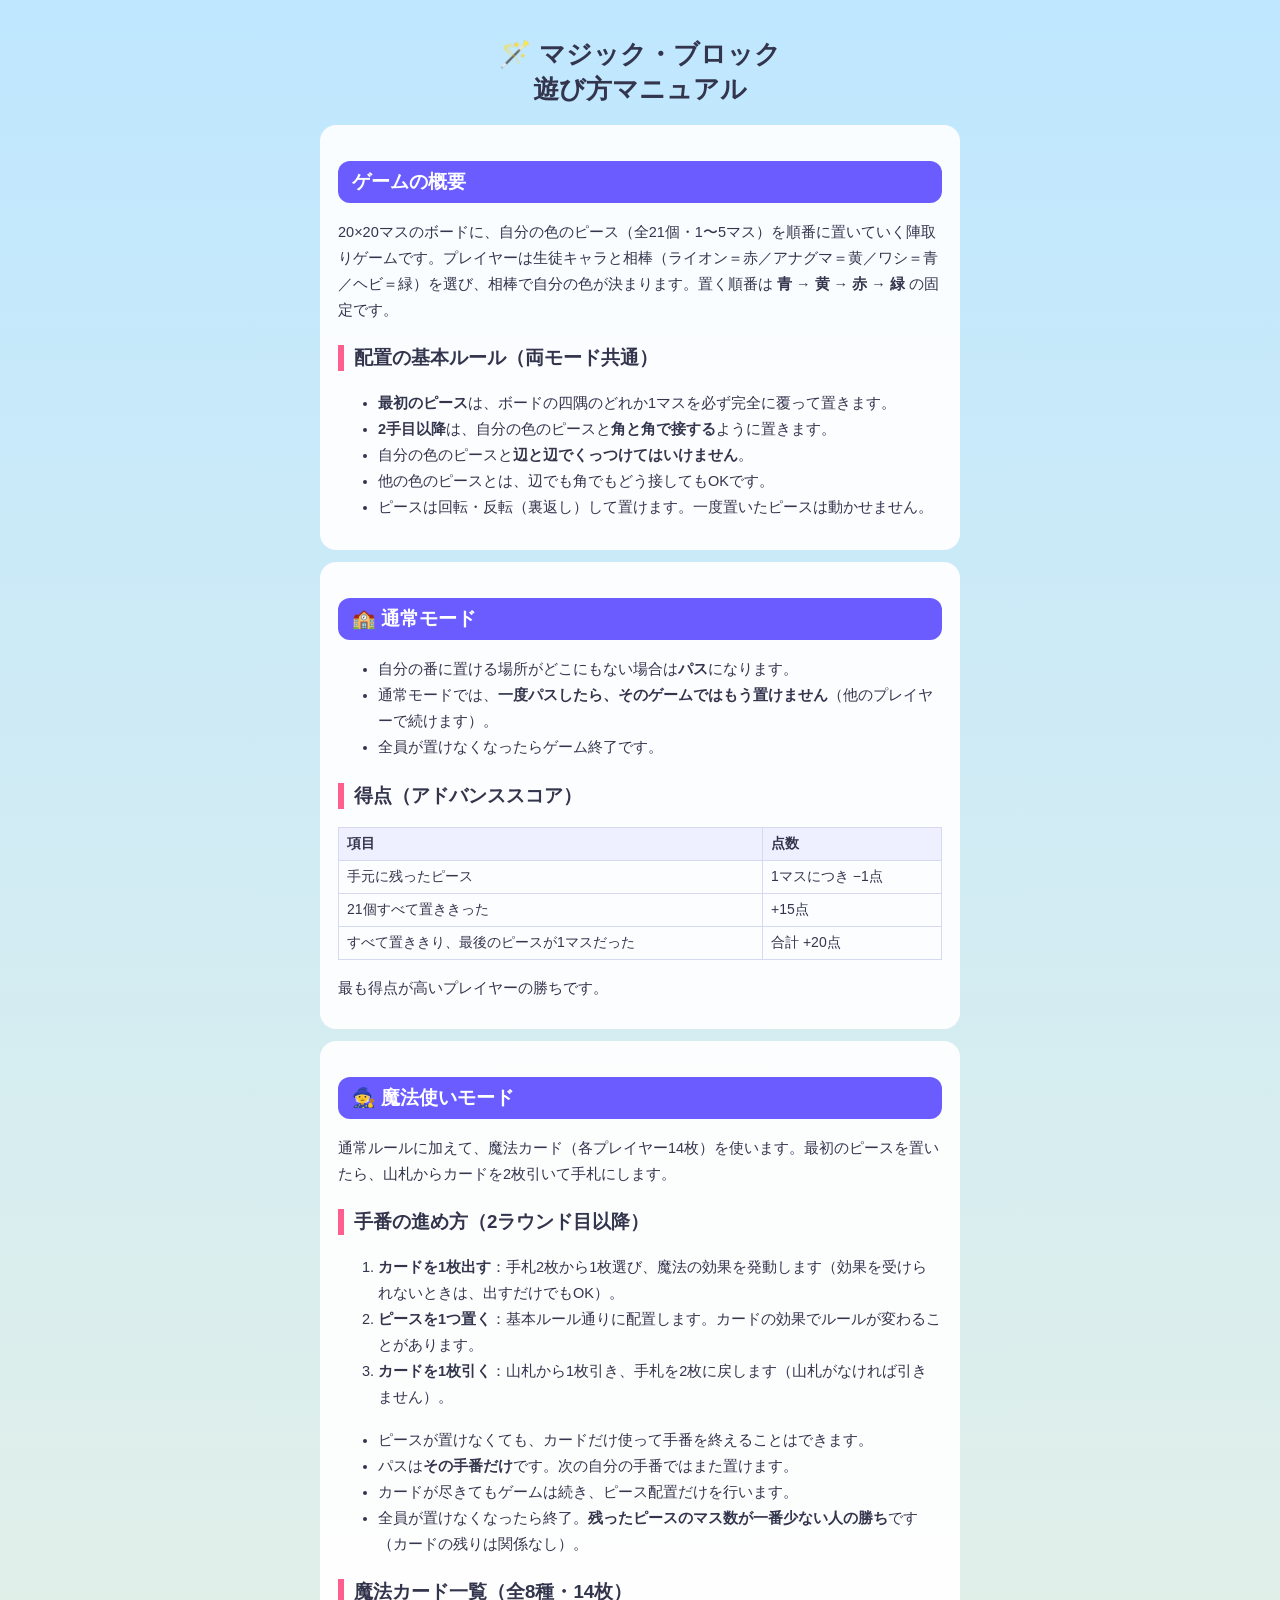
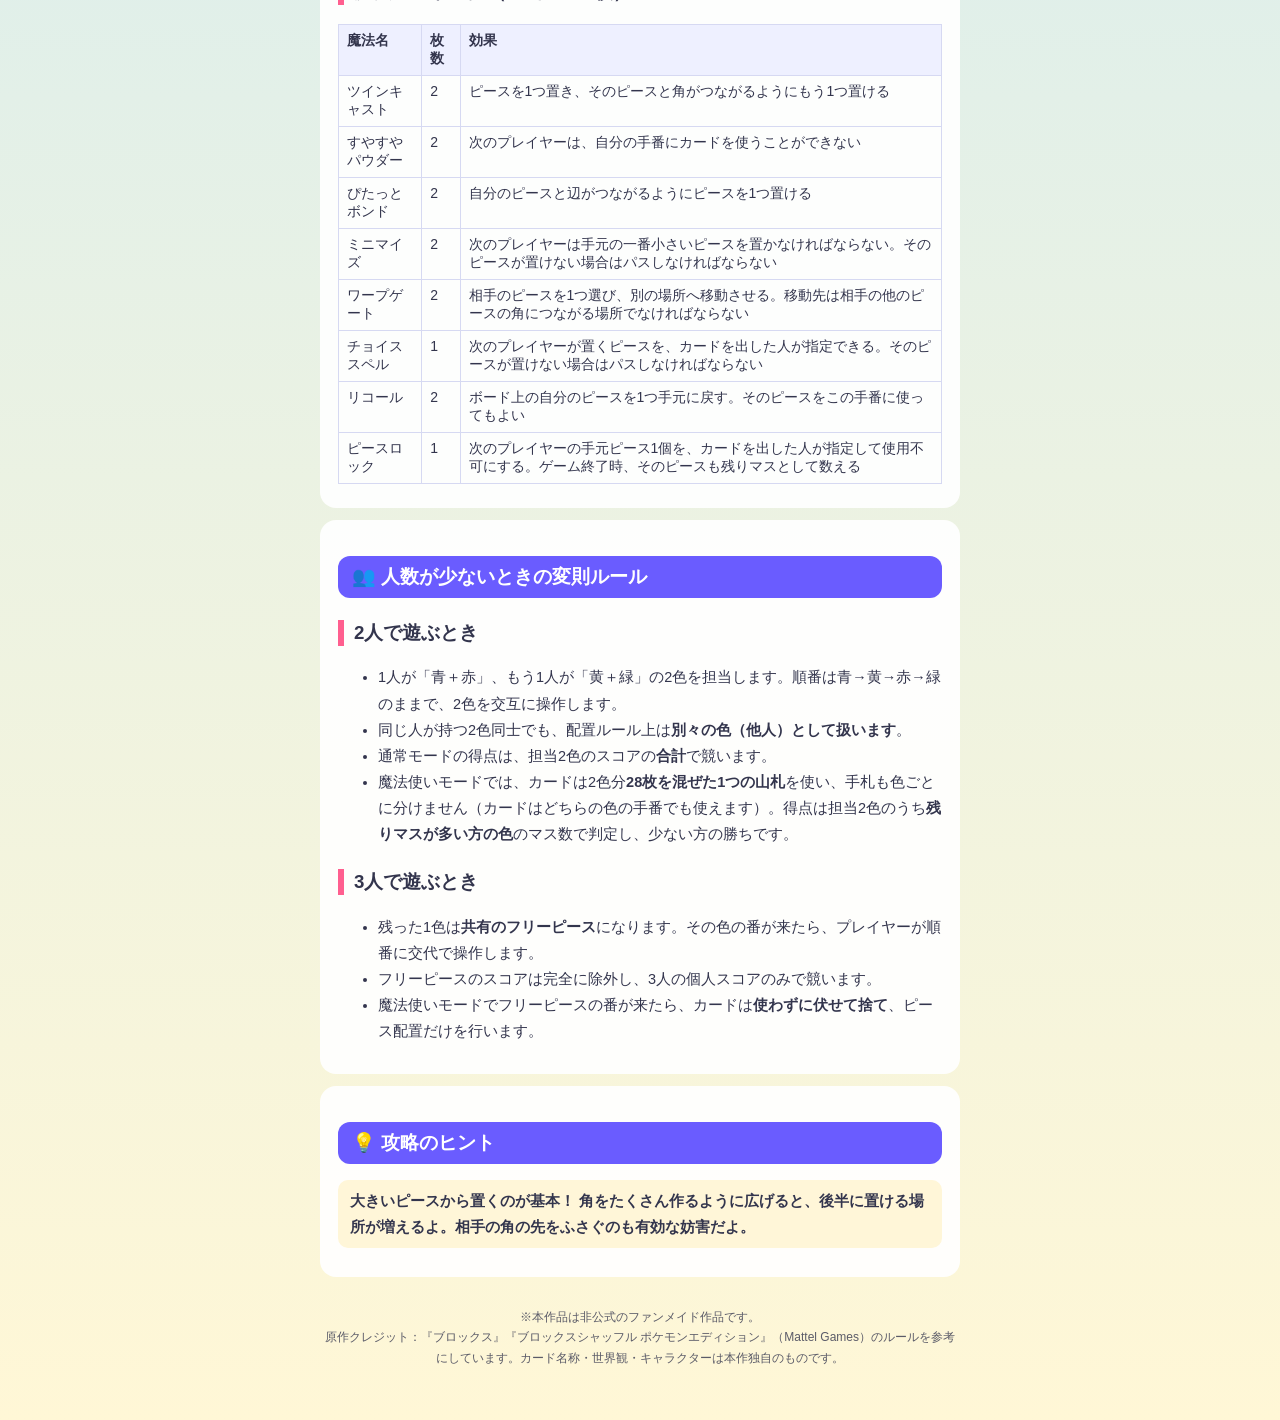
==== manual.html @ 8cec770d "第2スライス: オフライン対戦 (ステートマシン・CPU3段階・UI・マニュアル) (build 2026-10-31.2)" ====
<!DOCTYPE html>
<html lang="ja">
<head>
<meta charset="UTF-8">
<meta name="viewport" content="width=device-width, initial-scale=1.0">
<title>遊び方マニュアル｜マジック・ブロック</title>
<style>
  body { font-family: "Hiragino Maru Gothic ProN", "Hiragino Sans", "Noto Sans JP", sans-serif;
         background: linear-gradient(180deg, #bfe7ff, #fff7d6); color: #33354d; margin: 0; }
  main { max-width: 640px; margin: 0 auto; padding: 20px 16px 40px; }
  h1 { text-align: center; font-size: 26px; }
  h2 { background: #6a5cff; color: #fff; border-radius: 12px; padding: 8px 14px; font-size: 19px; margin-top: 30px; }
  h3 { border-left: 6px solid #ff5f8f; padding-left: 10px; margin-top: 22px; }
  section { background: rgba(255,255,255,.92); border-radius: 16px; padding: 6px 18px 14px; margin: 12px 0; }
  table { width: 100%; border-collapse: collapse; font-size: 14px; margin: 10px 0; }
  th, td { border: 1px solid #d6d9f2; padding: 7px 8px; text-align: left; vertical-align: top; }
  th { background: #eef0ff; }
  li, p { line-height: 1.8; font-size: 14.5px; }
  .point { background: #fff6d8; border-radius: 10px; padding: 8px 12px; font-weight: 700; }
  .credit { font-size: 12px; opacity: .8; text-align: center; margin-top: 30px; line-height: 1.7; }
</style>
</head>
<body>
<main>
  <h1>🪄 マジック・ブロック<br>遊び方マニュアル</h1>

  <section>
    <h2>ゲームの概要</h2>
    <p>20×20マスのボードに、自分の色のピース（全21個・1〜5マス）を順番に置いていく陣取りゲームです。プレイヤーは生徒キャラと相棒（ライオン＝赤／アナグマ＝黄／ワシ＝青／ヘビ＝緑）を選び、相棒で自分の色が決まります。置く順番は <strong>青 → 黄 → 赤 → 緑</strong> の固定です。</p>
    <h3>配置の基本ルール（両モード共通）</h3>
    <ul>
      <li><strong>最初のピース</strong>は、ボードの四隅のどれか1マスを必ず完全に覆って置きます。</li>
      <li><strong>2手目以降</strong>は、自分の色のピースと<strong>角と角で接する</strong>ように置きます。</li>
      <li>自分の色のピースと<strong>辺と辺でくっつけてはいけません</strong>。</li>
      <li>他の色のピースとは、辺でも角でもどう接してもOKです。</li>
      <li>ピースは回転・反転（裏返し）して置けます。一度置いたピースは動かせません。</li>
    </ul>
  </section>

  <section>
    <h2>🏫 通常モード</h2>
    <ul>
      <li>自分の番に置ける場所がどこにもない場合は<strong>パス</strong>になります。</li>
      <li>通常モードでは、<strong>一度パスしたら、そのゲームではもう置けません</strong>（他のプレイヤーで続けます）。</li>
      <li>全員が置けなくなったらゲーム終了です。</li>
    </ul>
    <h3>得点（アドバンススコア）</h3>
    <table>
      <tr><th>項目</th><th>点数</th></tr>
      <tr><td>手元に残ったピース</td><td>1マスにつき −1点</td></tr>
      <tr><td>21個すべて置ききった</td><td>+15点</td></tr>
      <tr><td>すべて置ききり、最後のピースが1マスだった</td><td>合計 +20点</td></tr>
    </table>
    <p>最も得点が高いプレイヤーの勝ちです。</p>
  </section>

  <section>
    <h2>🧙 魔法使いモード</h2>
    <p>通常ルールに加えて、魔法カード（各プレイヤー14枚）を使います。最初のピースを置いたら、山札からカードを2枚引いて手札にします。</p>
    <h3>手番の進め方（2ラウンド目以降）</h3>
    <ol>
      <li><strong>カードを1枚出す</strong>：手札2枚から1枚選び、魔法の効果を発動します（効果を受けられないときは、出すだけでもOK）。</li>
      <li><strong>ピースを1つ置く</strong>：基本ルール通りに配置します。カードの効果でルールが変わることがあります。</li>
      <li><strong>カードを1枚引く</strong>：山札から1枚引き、手札を2枚に戻します（山札がなければ引きません）。</li>
    </ol>
    <ul>
      <li>ピースが置けなくても、カードだけ使って手番を終えることはできます。</li>
      <li>パスは<strong>その手番だけ</strong>です。次の自分の手番ではまた置けます。</li>
      <li>カードが尽きてもゲームは続き、ピース配置だけを行います。</li>
      <li>全員が置けなくなったら終了。<strong>残ったピースのマス数が一番少ない人の勝ち</strong>です（カードの残りは関係なし）。</li>
    </ul>
    <h3>魔法カード一覧（全8種・14枚）</h3>
    <table>
      <tr><th>魔法名</th><th>枚数</th><th>効果</th></tr>
      <tr><td>ツインキャスト</td><td>2</td><td>ピースを1つ置き、そのピースと角がつながるようにもう1つ置ける</td></tr>
      <tr><td>すやすやパウダー</td><td>2</td><td>次のプレイヤーは、自分の手番にカードを使うことができない</td></tr>
      <tr><td>ぴたっとボンド</td><td>2</td><td>自分のピースと辺がつながるようにピースを1つ置ける</td></tr>
      <tr><td>ミニマイズ</td><td>2</td><td>次のプレイヤーは手元の一番小さいピースを置かなければならない。そのピースが置けない場合はパスしなければならない</td></tr>
      <tr><td>ワープゲート</td><td>2</td><td>相手のピースを1つ選び、別の場所へ移動させる。移動先は相手の他のピースの角につながる場所でなければならない</td></tr>
      <tr><td>チョイススペル</td><td>1</td><td>次のプレイヤーが置くピースを、カードを出した人が指定できる。そのピースが置けない場合はパスしなければならない</td></tr>
      <tr><td>リコール</td><td>2</td><td>ボード上の自分のピースを1つ手元に戻す。そのピースをこの手番に使ってもよい</td></tr>
      <tr><td>ピースロック</td><td>1</td><td>次のプレイヤーの手元ピース1個を、カードを出した人が指定して使用不可にする。ゲーム終了時、そのピースも残りマスとして数える</td></tr>
    </table>
  </section>

  <section>
    <h2>👥 人数が少ないときの変則ルール</h2>
    <h3>2人で遊ぶとき</h3>
    <ul>
      <li>1人が「青＋赤」、もう1人が「黄＋緑」の2色を担当します。順番は青→黄→赤→緑のままで、2色を交互に操作します。</li>
      <li>同じ人が持つ2色同士でも、配置ルール上は<strong>別々の色（他人）として扱います</strong>。</li>
      <li>通常モードの得点は、担当2色のスコアの<strong>合計</strong>で競います。</li>
      <li>魔法使いモードでは、カードは2色分<strong>28枚を混ぜた1つの山札</strong>を使い、手札も色ごとに分けません（カードはどちらの色の手番でも使えます）。得点は担当2色のうち<strong>残りマスが多い方の色</strong>のマス数で判定し、少ない方の勝ちです。</li>
    </ul>
    <h3>3人で遊ぶとき</h3>
    <ul>
      <li>残った1色は<strong>共有のフリーピース</strong>になります。その色の番が来たら、プレイヤーが順番に交代で操作します。</li>
      <li>フリーピースのスコアは完全に除外し、3人の個人スコアのみで競います。</li>
      <li>魔法使いモードでフリーピースの番が来たら、カードは<strong>使わずに伏せて捨て</strong>、ピース配置だけを行います。</li>
    </ul>
  </section>

  <section>
    <h2>💡 攻略のヒント</h2>
    <p class="point">大きいピースから置くのが基本！ 角をたくさん作るように広げると、後半に置ける場所が増えるよ。相手の角の先をふさぐのも有効な妨害だよ。</p>
  </section>

  <p class="credit">※本作品は非公式のファンメイド作品です。<br>
  原作クレジット：『ブロックス』『ブロックスシャッフル ポケモンエディション』（Mattel Games）のルールを参考にしています。カード名称・世界観・キャラクターは本作独自のものです。</p>
</main>
</body>
</html>
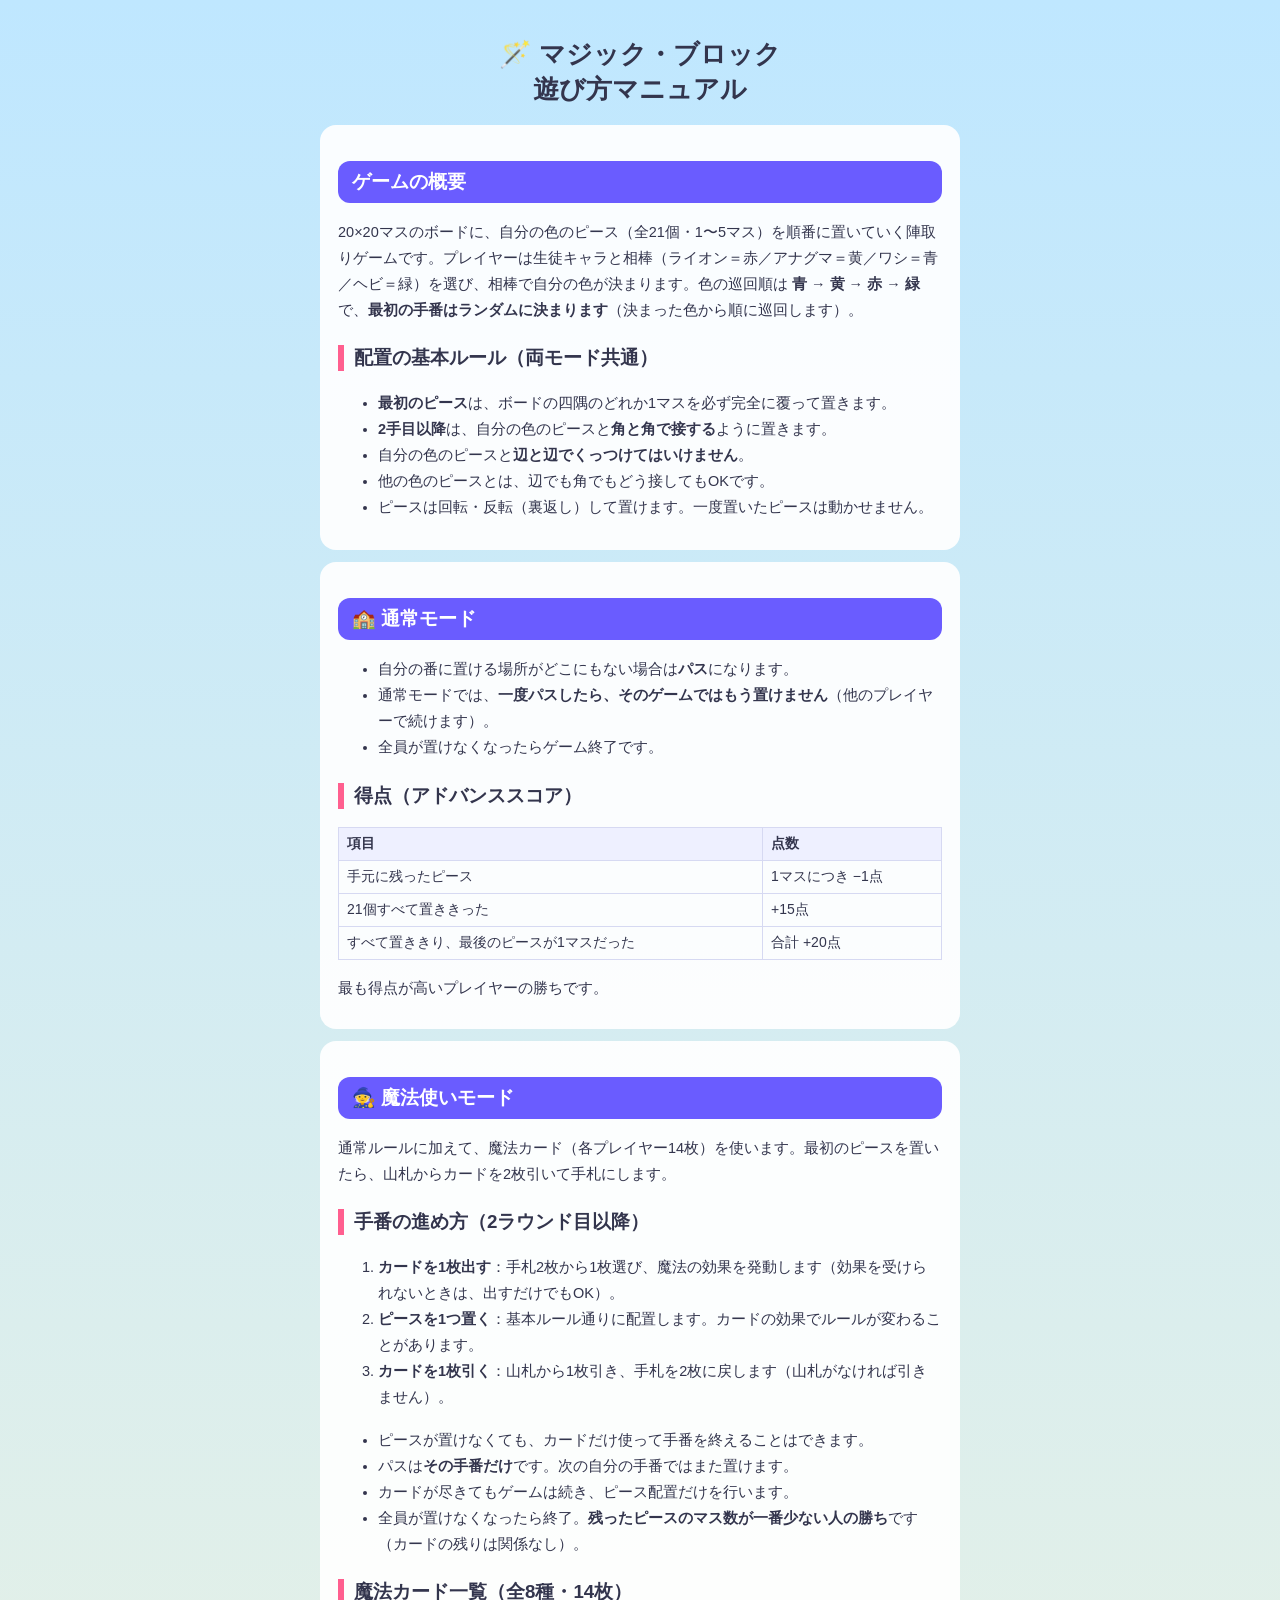
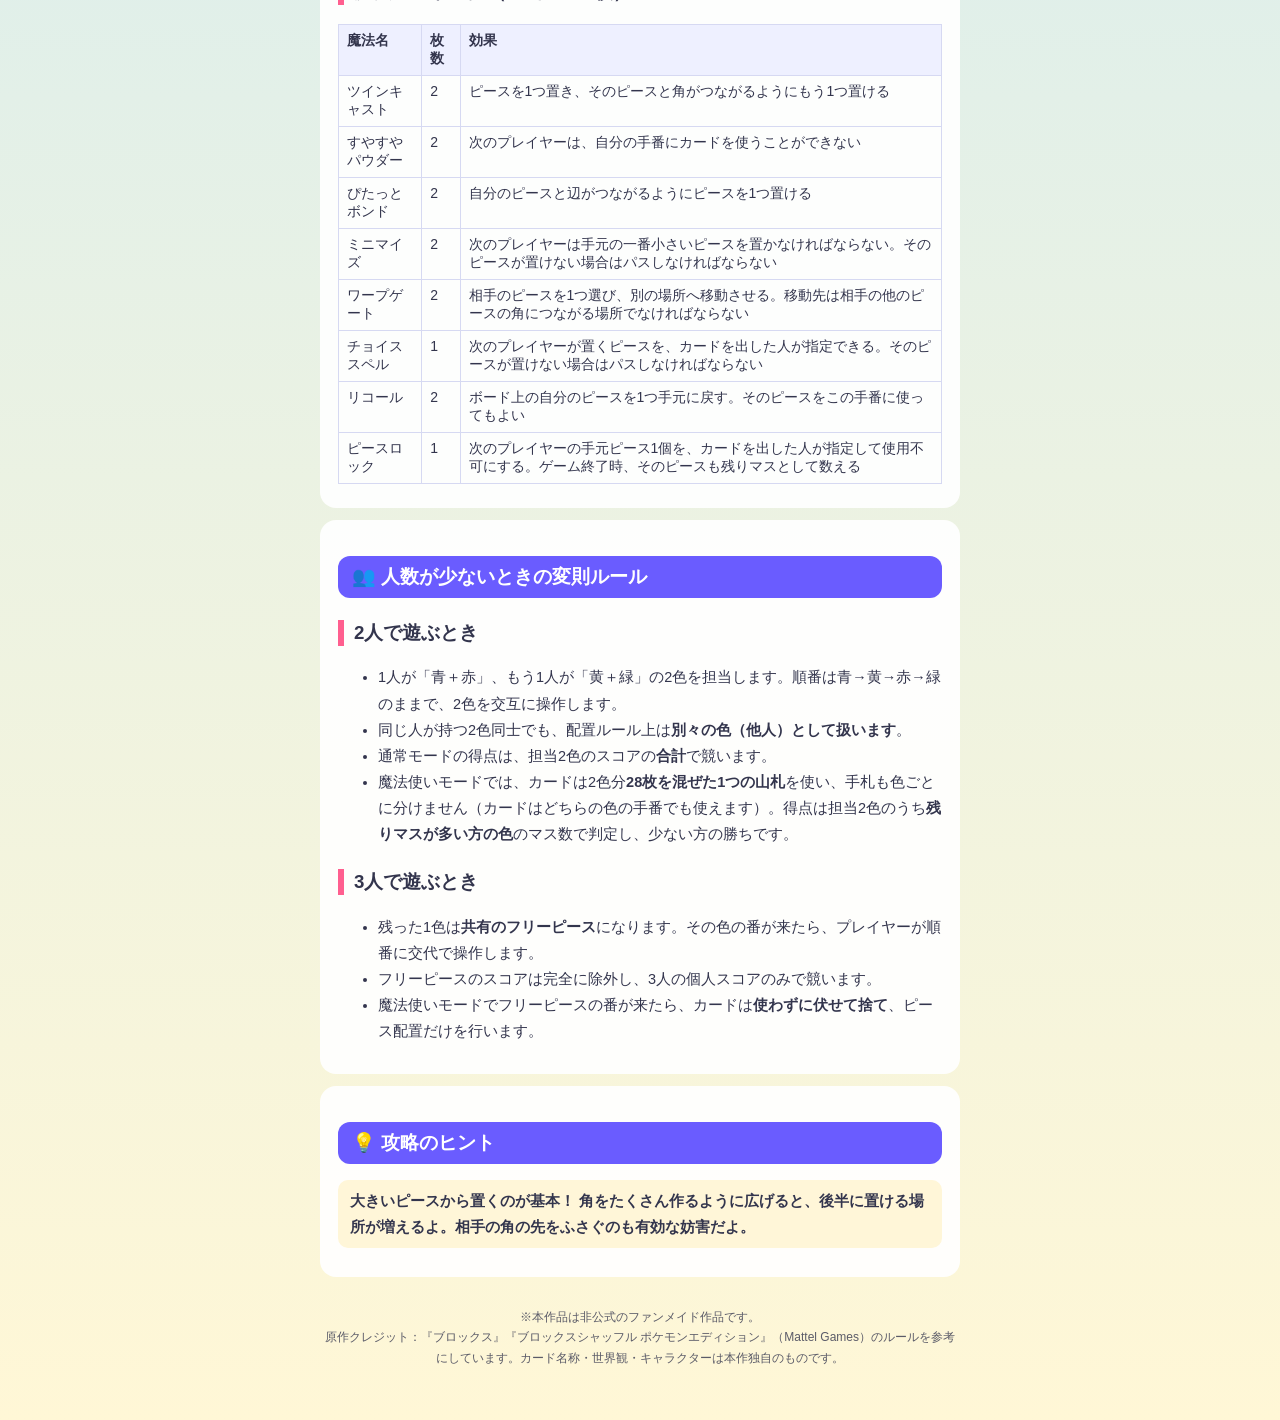
==== commit 85604a8f: "開始色をランダム化 (出番の固定化を解消) (build 2026-10-31.5)" ====
--- a/manual.html
+++ b/manual.html
@@ -26,7 +26,7 @@
 
   <section>
     <h2>ゲームの概要</h2>
-    <p>20×20マスのボードに、自分の色のピース（全21個・1〜5マス）を順番に置いていく陣取りゲームです。プレイヤーは生徒キャラと相棒（ライオン＝赤／アナグマ＝黄／ワシ＝青／ヘビ＝緑）を選び、相棒で自分の色が決まります。置く順番は <strong>青 → 黄 → 赤 → 緑</strong> の固定です。</p>
+    <p>20×20マスのボードに、自分の色のピース（全21個・1〜5マス）を順番に置いていく陣取りゲームです。プレイヤーは生徒キャラと相棒（ライオン＝赤／アナグマ＝黄／ワシ＝青／ヘビ＝緑）を選び、相棒で自分の色が決まります。色の巡回順は <strong>青 → 黄 → 赤 → 緑</strong> で、<strong>最初の手番はランダムに決まります</strong>（決まった色から順に巡回します）。</p>
     <h3>配置の基本ルール（両モード共通）</h3>
     <ul>
       <li><strong>最初のピース</strong>は、ボードの四隅のどれか1マスを必ず完全に覆って置きます。</li>
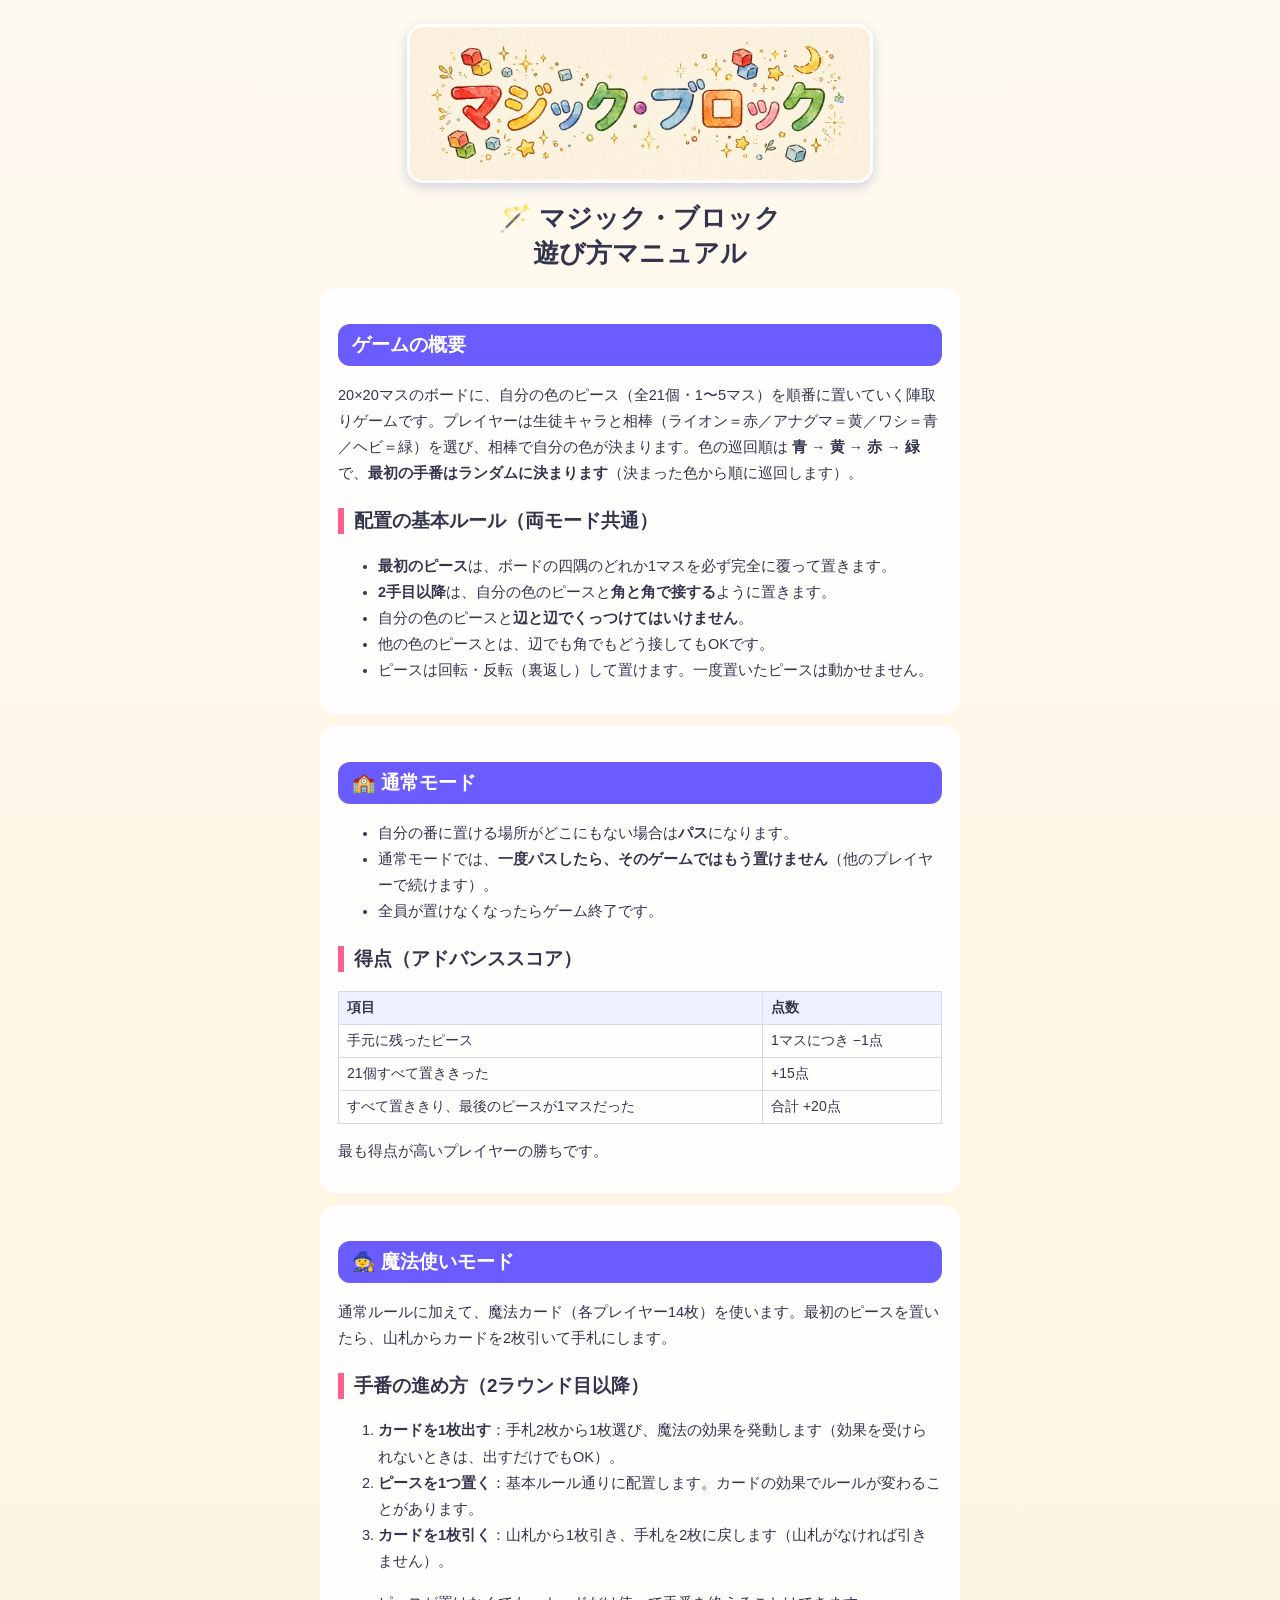
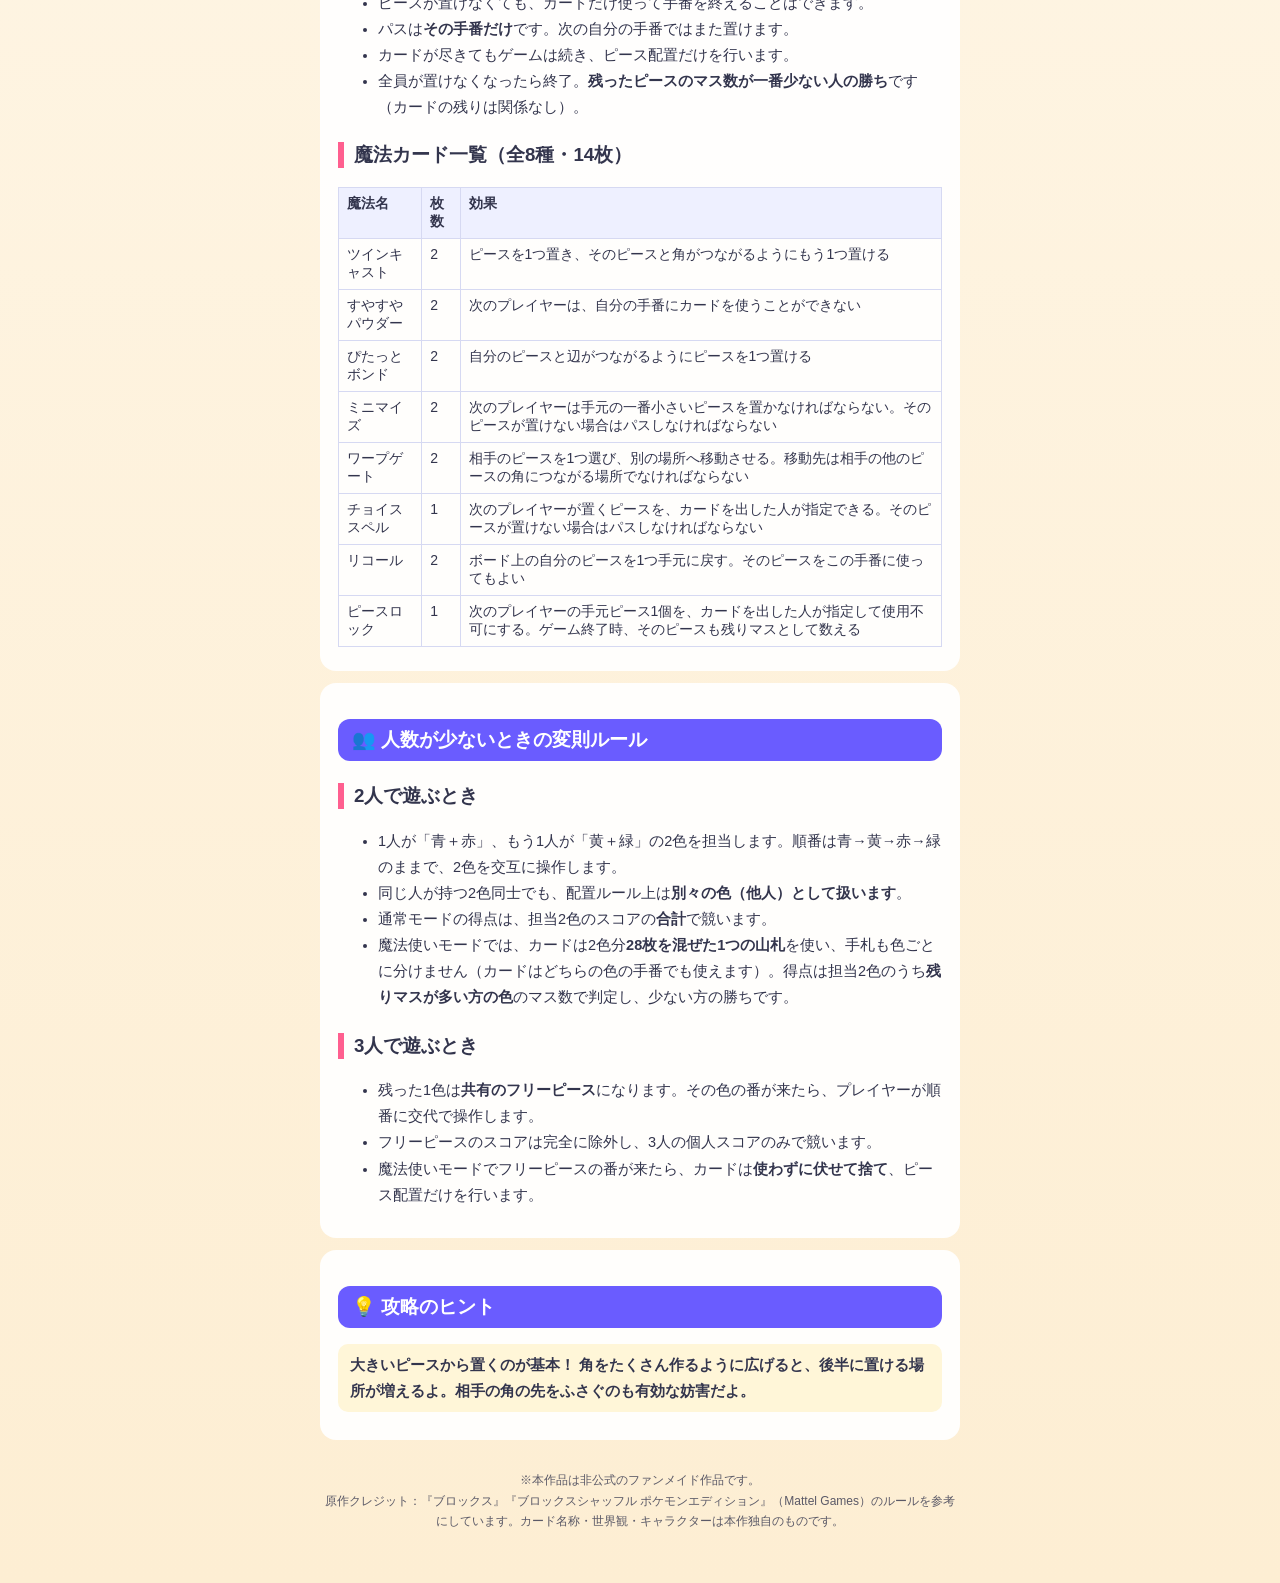
==== commit a5893df7: "デザイン刷新: 水彩イラスト素材13点とロゴを画面に適用 (build 2026-10-31.6)" ====
--- a/manual.html
+++ b/manual.html
@@ -6,7 +6,7 @@
 <title>遊び方マニュアル｜マジック・ブロック</title>
 <style>
   body { font-family: "Hiragino Maru Gothic ProN", "Hiragino Sans", "Noto Sans JP", sans-serif;
-         background: linear-gradient(180deg, #bfe7ff, #fff7d6); color: #33354d; margin: 0; }
+         background: linear-gradient(180deg, #fffaf0, #fdeed3); color: #33354d; margin: 0; }
   main { max-width: 640px; margin: 0 auto; padding: 20px 16px 40px; }
   h1 { text-align: center; font-size: 26px; }
   h2 { background: #6a5cff; color: #fff; border-radius: 12px; padding: 8px 14px; font-size: 19px; margin-top: 30px; }
@@ -17,11 +17,13 @@
   th { background: #eef0ff; }
   li, p { line-height: 1.8; font-size: 14.5px; }
   .point { background: #fff6d8; border-radius: 10px; padding: 8px 12px; font-weight: 700; }
+  .manual-logo { display: block; width: 100%; max-width: 460px; margin: 4px auto 12px; border-radius: 16px; border: 3px solid #fff; box-shadow: 0 4px 12px rgba(70,90,160,.25); }
   .credit { font-size: 12px; opacity: .8; text-align: center; margin-top: 30px; line-height: 1.7; }
 </style>
 </head>
 <body>
 <main>
+  <img id="manual-logo" class="manual-logo" alt="マジック・ブロック">
   <h1>🪄 マジック・ブロック<br>遊び方マニュアル</h1>
 
   <section>
@@ -108,5 +110,7 @@
   <p class="credit">※本作品は非公式のファンメイド作品です。<br>
   原作クレジット：『ブロックス』『ブロックスシャッフル ポケモンエディション』（Mattel Games）のルールを参考にしています。カード名称・世界観・キャラクターは本作独自のものです。</p>
 </main>
+<script src="js/assets.js"></script>
+<script>document.getElementById('manual-logo').src = window.MagicAssets.logo;</script>
 </body>
 </html>
